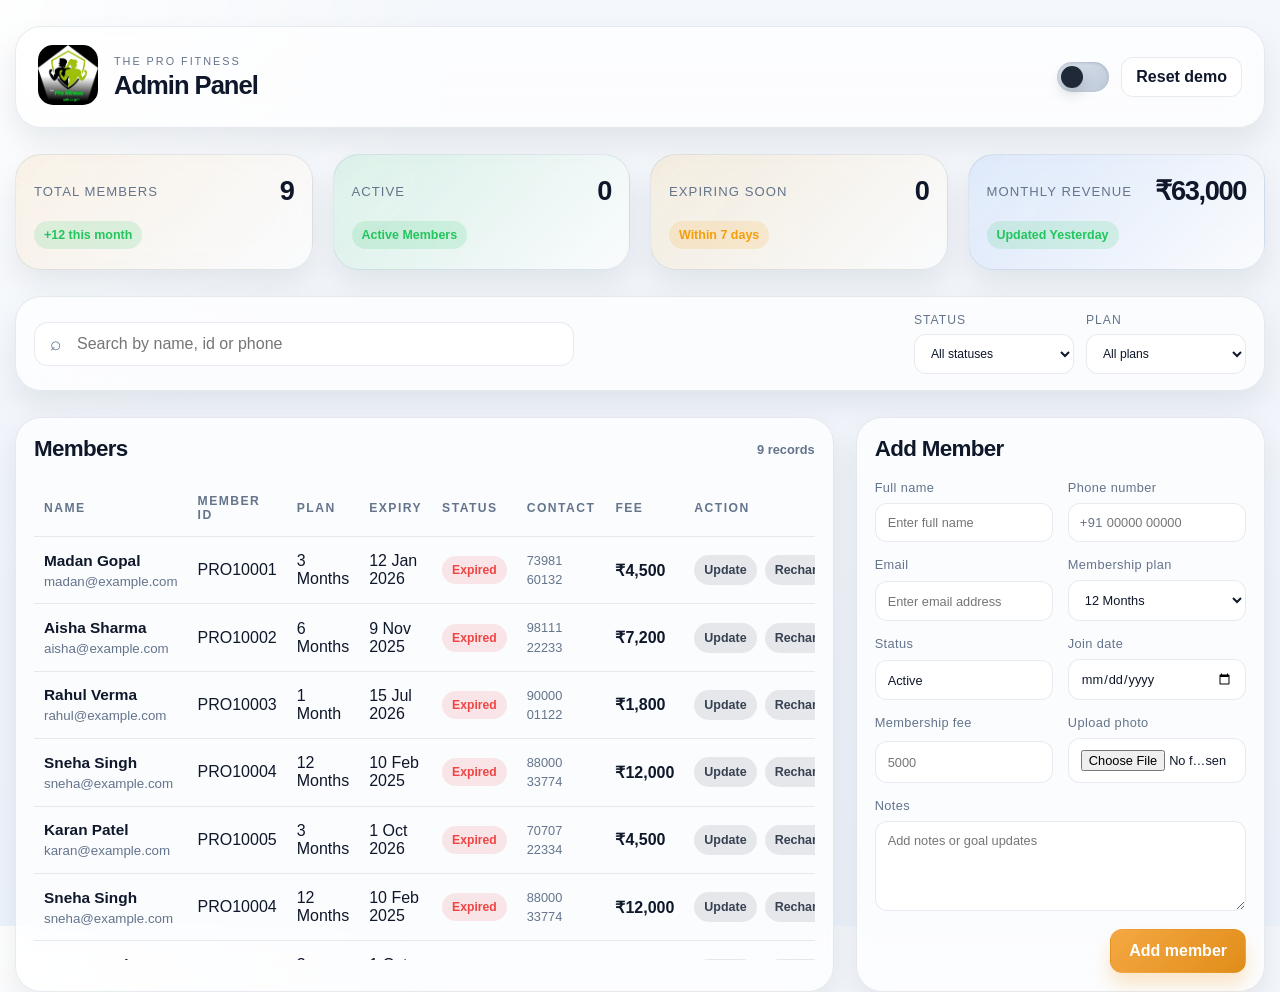
==== admin.html @ 184fa963 "Add files via upload" ====
<!DOCTYPE html>
<html lang="en">
<head>
    <meta charset="UTF-8" />
    <meta name="viewport" content="width=device-width, initial-scale=1.0" />
    <link rel="icon" type="image/png" href="logo.png" />
    <title>Admin Panel | The Pro Fitness</title>
    <link rel="stylesheet" href="admin.css" />
</head>
<body>
    <div class="admin-shell">
        <header class="admin-topbar">
            <div class="brand-wrap">
                <div class="admin-brand-mark"><img src="logo.png" alt="Logo" /></div>
                <div>
                    <p class="eyebrow">The Pro Fitness</p>
                    <h1>Admin Panel</h1>
                </div>
            </div>

            <div class="header-actions">
                <button type="button" class="theme-toggle" id="adminThemeToggle" aria-label="Toggle dashboard theme">
                    <span class="toggle-thumb"></span>
                </button>
                <button type="button" class="ghost-button" id="resetDemoData">Reset demo</button>
            </div>
        </header>

        <section class="stats-grid" aria-label="Membership overview">
            <article class="stat-card accent">
                <div class="stat-meta">
                    <span>Total Members</span>
                    <strong id="totalMembers">0</strong>
                </div>
                <span class="stat-trend positive">+12 this month</span>
            </article>

            <article class="stat-card success">
                <div class="stat-meta">
                    <span>Active</span>
                    <strong id="activeMembers">0</strong>
                </div>
                <span class="stat-trend positive">Active Members</span>
            </article>

            <article class="stat-card warning">
                <div class="stat-meta">
                    <span>Expiring Soon</span>
                    <strong id="expiringSoon">0</strong>
                </div>
                <span class="stat-trend neutral">Within 7 days</span>
            </article>

            <article class="stat-card info">
                <div class="stat-meta">
                    <span>Monthly Revenue</span>
                    <strong id="monthlyRevenue">₹0</strong>
                </div>
                <span class="stat-trend positive">Updated Yesterday</span>
            </article>
        </section>

        <section class="toolbar" aria-label="Member search and filters">
            <div class="search-box">
                <span class="search-icon">⌕</span>
                <input id="memberSearch" type="search" placeholder="Search by name, id or phone" aria-label="Search members" />
            </div>

            <div class="filter-group">
                <label>
                    <span>Status</span>
                    <select id="statusFilter">
                        <option value="all">All statuses</option>
                        <option value="active">Active</option>
                        <option value="expiring">Expiring Soon</option>
                        <option value="expired">Expired</option>
                    </select>
                </label>

                <label>
                    <span>Plan</span>
                    <select id="planFilter">
                        <option value="all">All plans</option>
                        <option value="1 Month">1 Month</option>
                        <option value="3 Months">3 Months</option>
                        <option value="6 Months">6 Months</option>
                        <option value="12 Months">12 Months</option>
                    </select>
                </label>
            </div>
        </section>

        <main class="workspace-grid">
            <section class="table-panel panel">
                <div class="panel-header">
                    <h2>Members</h2>
                    <span class="table-count" id="tableCount">0 records</span>
                </div>

                <div class="table-wrap">
                    <table>
                        <thead>
                            <tr>
                                <th>Name</th>
                                <th>Member ID</th>
                                <th>Plan</th>
                                <th>Expiry</th>
                                <th>Status</th>
                                <th>Contact</th>
                                <th>Fee</th>
                                <th>Action</th>
                            </tr>
                        </thead>
                        <tbody id="memberTableBody"></tbody>
                    </table>
                </div>
            </section>

            <aside class="form-panel panel">
                <div class="panel-header">
                    <h2 id="formTitle">Add Member</h2>
                </div>

                <!-- Add Member Form -->
                <form id="addMemberForm" class="member-form-container">
                    <div class="form-grid">
                        <label class="field">
                            <span>Full name</span>
                            <input name="name" type="text" placeholder="Enter full name" required />
                        </label>

                        <label class="field">
                            <span>Phone number</span>
                            <div class="field-with-prefix">
                                <span class="prefix">+91</span>
                                <input name="phone" type="tel" placeholder="00000 00000" maxlength="10" required />
                            </div>
                        </label>

                        <label class="field">
                            <span>Email</span>
                            <input name="email" type="email" placeholder="Enter email address" required />
                        </label>

                        <label class="field">
                            <span>Membership plan</span>
                            <select name="plan" required>
                                <option value="1 Month">1 Month</option>
                                <option value="3 Months">3 Months</option>
                                <option value="6 Months">6 Months</option>
                                <option value="12 Months" selected>12 Months</option>
                            </select>
                        </label>

                        <label class="field">
                            <span>Status</span>
                            <input type="text" value="Active" disabled />
                            <input type="hidden" name="status" value="active" />
                        </label>

                        <label class="field">
                            <span>Join date</span>
                            <input name="joinDate" type="date" required />
                        </label>

                        <label class="field">
                            <span>Membership fee</span>
                            <input name="fee" type="number" min="0" step="100" placeholder="5000" required />
                        </label>

                        <label class="field">
                            <span>Upload photo</span>
                            <input name="photo" type="file" accept="image/*" />
                        </label>

                        <label class="field field-wide">
                            <span>Notes</span>
                            <textarea name="notes" rows="3" placeholder="Add notes or goal updates"></textarea>
                        </label>
                    </div>

                    <div class="form-actions">
                        <button type="submit" class="primary-button">Add member</button>
                        <button type="button" class="secondary-button" id="cancelAdd" hidden>Cancel</button>
                    </div>
                </form>

                <!-- Edit Member Form -->
                <form id="editMemberForm" class="member-form-container" hidden>
                    <div class="form-grid">
                        <label class="field">
                            <span>Full name</span>
                            <input name="name" type="text" placeholder="Enter full name" required />
                        </label>

                        <label class="field">
                            <span>Phone number</span>
                            <div class="field-with-prefix">
                                <span class="prefix">+91</span>
                                <input name="phone" type="tel" placeholder="00000 00000" maxlength="10" required />
                            </div>
                        </label>

                        <label class="field">
                            <span>Email</span>
                            <input name="email" type="email" placeholder="Enter email address" required />
                        </label>

                        <label class="field">
                            <span>Membership plan</span>
                            <select id="editPlanField" name="plan" required disabled>
                                <option value="1 Month">1 Month</option>
                                <option value="3 Months">3 Months</option>
                                <option value="6 Months">6 Months</option>
                                <option value="12 Months">12 Months</option>
                            </select>
                        </label>

                        <label class="field">
                            <span>Status</span>
                            <select id="editStatusField" name="status" required>
                                <option value="active">Active</option>
                                <option value="expiring">Expiring</option>
                                <option value="expired">Expired</option>
                            </select>
                        </label>

                        <label class="field">
                            <span>Join date</span>
                            <input id="editJoinDateField" name="joinDate" type="date" required disabled />
                        </label>

                        <label class="field">
                            <span>Membership fee</span>
                            <input name="fee" type="number" min="0" step="100" placeholder="5000" required />
                        </label>

                        <label class="field">
                            <span>Upload photo</span>
                            <input name="photo" type="file" accept="image/*" />
                        </label>

                        <label class="field field-wide">
                            <span>Notes</span>
                            <textarea name="notes" rows="3" placeholder="Add notes or goal updates"></textarea>
                        </label>
                    </div>

                    <div class="form-actions">
                        <button type="submit" class="primary-button" id="editSubmitButton">Save changes</button>
                        <button type="button" class="secondary-button" id="cancelEdit">Cancel</button>
                    </div>
                </form>

                <!-- Recharge Member Form -->
                <form id="rechargeMemberForm" class="member-form-container" hidden>
                    <div class="form-grid">
                        <label class="field">
                            <span>Member ID</span>
                            <input id="rechargeMemberId" type="text" readonly />
                        </label>

                        <label class="field">
                            <span>Member Name</span>
                            <input id="rechargeMemberName" type="text" readonly />
                        </label>

                        <label class="field">
                            <span>Current Status</span>
                            <input id="rechargeMemberStatus" type="text" readonly />
                        </label>

                        <label class="field">
                            <span>Current Expiry Date</span>
                            <input id="rechargeCurrentExpiry" type="text" readonly />
                        </label>

                        <label class="field">
                            <span>Add Months</span>
                            <select id="rechargeMonths" name="months" required>
                                <option value="">Select months</option>
                                <option value="1">1 Month</option>
                                <option value="3">3 Months</option>
                                <option value="6">6 Months</option>
                                <option value="12">12 Months</option>
                            </select>
                        </label>

                        <label class="field">
                            <span>Fees</span>
                            <input id="rechargeAdditionalFee" name="additionalFee" type="number" min="0" step="100" required />
                        </label>

                        <label class="field">
                            <span>New Expiry Date</span>
                            <input id="rechargeNewExpiry" type="text" readonly />
                        </label>
                    </div>

                    <div class="form-actions">
                        <button type="submit" class="primary-button" id="rechargeSubmitButton">Process Recharge</button>
                        <button type="button" class="secondary-button" id="cancelRecharge">Cancel</button>
                    </div>
                </form>
            </aside>
        </main>
    </div>

    <script src="admin.js"></script>
</body>
</html>
---- admin.css ----
:root {
    --bg-1: #f4f7fb;
    --bg-2: #edf3fb;
    --panel: rgba(255, 255, 255, 0.7);
    --panel-solid: #ffffff;
    --panel-strong: #f8fafc;
    --primary: #f5a843;
    --primary-deep: #e08d19;
    --primary-soft: rgba(245, 168, 67, 0.14);
    --success: #22c55e;
    --success-soft: rgba(34, 197, 94, 0.14);
    --warning: #f59e0b;
    --warning-soft: rgba(245, 158, 11, 0.14);
    --danger: #ef4444;
    --danger-soft: rgba(239, 68, 68, 0.12);
    --info: #3b82f6;
    --info-soft: rgba(59, 130, 246, 0.12);
    --text: #0f172a;
    --muted: #64748b;
    --line: rgba(148, 163, 184, 0.22);
    --shadow: 0 18px 45px rgba(15, 23, 42, 0.12);
    --soft-shadow: 0 14px 30px rgba(15, 23, 42, 0.08);
}

body.theme-dark {
    --bg-1: #020817;
    --bg-2: #0f172a;
    --panel: rgba(15, 23, 42, 0.78);
    --panel-solid: rgba(15, 23, 42, 0.94);
    --panel-strong: rgba(15, 23, 42, 0.9);
    --primary: #f5a843;
    --primary-deep: #f3a341;
    --primary-soft: rgba(245, 168, 67, 0.12);
    --success: #34d399;
    --success-soft: rgba(52, 211, 153, 0.12);
    --warning: #fbbf24;
    --warning-soft: rgba(251, 191, 36, 0.12);
    --danger: #f87171;
    --danger-soft: rgba(248, 113, 113, 0.12);
    --info: #60a5fa;
    --info-soft: rgba(96, 165, 250, 0.12);
    --text: #e2e8f0;
    --muted: #94a3b8;
    --line: rgba(148, 163, 184, 0.18);
    --shadow: 0 20px 50px rgba(2, 6, 23, 0.5);
    --soft-shadow: 0 12px 25px rgba(2, 6, 23, 0.32);
}

* {
    box-sizing: border-box;
}

html {
    scroll-behavior: smooth;
}

body {
    margin: 0;
    min-height: 100vh;
    font-family: "Segoe UI", Tahoma, Geneva, Verdana, sans-serif;
    background:
        radial-gradient(circle at top left, rgba(255,255,255,0.9) 0%, transparent 28%),
        linear-gradient(180deg, var(--bg-1) 0%, var(--bg-2) 100%);
    color: var(--text);
    transition: background 0.25s ease, color 0.25s ease;
}

button,
input,
select,
textarea {
    font: inherit;
}

button {
    cursor: pointer;
}

.admin-shell {
    width: min(1400px, calc(100% - 30px));
    margin: 26px auto 50px;
}

.admin-topbar,
.panel,
.stat-card,
.toolbar {
    background: var(--panel);
    border: 1px solid var(--line);
    border-radius: 26px;
    box-shadow: var(--soft-shadow);
    backdrop-filter: blur(16px);
    -webkit-backdrop-filter: blur(16px);
}

.admin-topbar {
    display: flex;
    align-items: center;
    justify-content: space-between;
    gap: 16px;
    padding: 18px 22px;
}

.brand-wrap {
    display: flex;
    align-items: center;
    gap: 16px;
}

.admin-brand-mark img{
    width: 60px;
    height: 60px;
    border-radius: 25%;
}

.eyebrow {
    margin: 0 0 4px;
    font-size: 0.68rem;
    letter-spacing: 0.18em;
    text-transform: uppercase;
    color: var(--muted);
}

h1, h2, h3, p {
    margin: 0;
}

h1 {
    font-size: clamp(1.6rem, 2vw, 2.2rem);
    letter-spacing: -0.04em;
}

.header-actions {
    display: flex;
    align-items: center;
    gap: 12px;
}

.theme-toggle {
    position: relative;
    width: 52px;
    height: 30px;
    border: none;
    border-radius: 999px;
    background: linear-gradient(135deg, #dfe7f2, #bcc7d6);
    box-shadow: inset 0 1px 3px rgba(15, 23, 42, 0.18);
    padding: 0;
}

body.theme-dark .theme-toggle {
    background: linear-gradient(135deg, #30425d, #1d2b3d);
}

.toggle-thumb {
    position: absolute;
    top: 4px;
    left: 4px;
    width: 22px;
    height: 22px;
    border-radius: 50%;
    background: #1f2937;
    box-shadow: 0 6px 14px rgba(15, 23, 42, 0.18);
    transition: transform 0.3s ease, background 0.3s ease;
}

body.theme-dark .toggle-thumb {
    transform: translateX(22px);
    background: #dfe7f2;
}

.ghost-button,
.primary-button,
.secondary-button,
.action-btn {
    border-radius: 12px;
    border: 1px solid transparent;
    transition: transform 0.2s ease, opacity 0.2s ease;
}

.ghost-button {
    background: var(--panel-solid);
    border-color: var(--line);
    color: var(--text);
    padding: 10px 14px;
    font-weight: 600;
}

.primary-button {
    background: linear-gradient(135deg, var(--primary), var(--primary-deep));
    color: #fff;
    padding: 12px 18px;
    font-weight: 700;
    box-shadow: 0 12px 18px rgba(245, 168, 67, 0.28);
}

.secondary-button {
    background: transparent;
    color: var(--text);
    border-color: var(--line);
    padding: 12px 18px;
    font-weight: 600;
}

.ghost-button:hover,
.primary-button:hover,
.secondary-button:hover {
    transform: translateY(-1px);
}

.stats-grid {
    display: grid;
    grid-template-columns: repeat(4, minmax(0, 1fr));
    gap: 20px;
    margin-top: 26px;
}

.stat-card {
    padding: 20px 18px;
    position: relative;
    overflow: hidden;
}

.stat-card::before {
    content: "";
    position: absolute;
    inset: 0 auto auto 0;
    width: 116px;
    height: 116px;
    border-radius: 50%;
    background: rgba(255,255,255,0.06);
    transform: translate(-30%, -35%);
}

.stat-card.accent { background: linear-gradient(135deg, rgba(245,168,67,0.12), rgba(255,255,255,0.6)); }
.stat-card.success { background: linear-gradient(135deg, rgba(34,197,94,0.12), rgba(255,255,255,0.6)); }
.stat-card.warning { background: linear-gradient(135deg, rgba(245,158,11,0.12), rgba(255,255,255,0.6)); }
.stat-card.info { background: linear-gradient(135deg, rgba(59,130,246,0.12), rgba(255,255,255,0.6)); }

.stat-meta {
    position: relative;
    z-index: 1;
    display: flex;
    align-items: center;
    justify-content: space-between;
    gap: 12px;
    color: var(--muted);
    font-size: 0.82rem;
    text-transform: uppercase;
    letter-spacing: 0.08em;
}

.stat-meta strong {
    color: var(--text);
    font-size: clamp(1.7rem, 2vw, 2.1rem);
    letter-spacing: -0.05em;
}

.stat-trend {
    position: relative;
    z-index: 1;
    display: inline-flex;
    margin-top: 14px;
    padding: 7px 10px;
    border-radius: 999px;
    font-size: 0.78rem;
    font-weight: 600;
}

.stat-trend.positive {
    background: var(--success-soft);
    color: var(--success);
}

.stat-trend.neutral {
    background: var(--warning-soft);
    color: var(--warning);
}

.toolbar {
    display: flex;
    align-items: center;
    justify-content: space-between;
    gap: 16px;
    margin-top: 26px;
    padding: 16px 18px;
}

.search-box {
    position: relative;
    flex: 1;
    max-width: 540px;
}

.search-box input {
    width: 100%;
    border: 1px solid var(--line);
    border-radius: 14px;
    background: var(--panel-solid);
    color: var(--text);
    padding: 12px 14px 12px 42px;
    outline: none;
}

.search-icon {
    position: absolute;
    top: 50%;
    left: 16px;
    transform: translateY(-50%);
    color: var(--muted);
    font-size: 1.2rem;
}

.filter-group {
    display: flex;
    align-items: center;
    gap: 12px;
    flex-wrap: wrap;
}

.filter-group label {
    display: grid;
    gap: 7px;
    color: var(--muted);
    font-size: 0.76rem;
    letter-spacing: 0.08em;
    text-transform: uppercase;
}

.filter-group select,
.field input,
.field select,
.field textarea {
    min-width: 160px;
    border: 1px solid var(--line);
    border-radius: 12px;
    background: var(--panel-solid);
    color: var(--text);
    padding: 11px 12px;
    outline: none;
}

.workspace-grid {
    display: grid;
    grid-template-columns: minmax(0, 1.8fr) minmax(300px, 0.9fr);
    gap: 22px;
    margin-top: 26px;
    height: calc(100vh - 500px);
}

.panel {
    padding: 18px;
    display: flex;
    flex-direction: column;
    height: 100%;
}

.table-panel {
    display: flex;
    flex-direction: column;
    height: 100%;
}

.panel-header {
    display: flex;
    align-items: center;
    justify-content: space-between;
    gap: 10px;
    margin-bottom: 18px;
    flex-shrink: 0;
}

.panel-header h2 {
    font-size: 1.4rem;
    letter-spacing: -0.03em;
}

.table-count {
    color: var(--muted);
    font-size: 0.8rem;
    font-weight: 600;
}

.table-wrap {
    overflow-x: auto;
    overflow-y: auto;
    max-height: 480px;
    -webkit-overflow-scrolling: touch;
}

/* Scrollbar styling */
.table-wrap::-webkit-scrollbar {
    width: 8px;
    height: 8px;
}

.table-wrap::-webkit-scrollbar-track {
    background: transparent;
}

.table-wrap::-webkit-scrollbar-thumb {
    background: var(--line);
    border-radius: 4px;
}

.table-wrap::-webkit-scrollbar-thumb:hover {
    background: var(--muted);
}

table {
    width: 100%;
    border-collapse: collapse;
    min-width: 720px;
}

th,
td {
    text-align: left;
    padding: 14px 10px;
    border-bottom: 1px solid var(--line);
    vertical-align: middle;
    height: 48px;
}

th {
    font-size: 0.76rem;
    letter-spacing: 0.12em;
    text-transform: uppercase;
    color: var(--muted);
}

tbody tr:hover {
    background: rgba(148, 163, 184, 0.04);
}

.member-name {
    display: grid;
    gap: 4px;
}

.member-name strong {
    font-size: 0.96rem;
}

.member-name small {
    color: var(--muted);
}

.status-badge {
    display: inline-flex;
    align-items: center;
    justify-content: center;
    padding: 7px 10px;
    border-radius: 999px;
    font-size: 0.76rem;
    font-weight: 700;
    text-transform: capitalize;
}

.status-badge.active {
    background: var(--success-soft);
    color: var(--success);
}

.status-badge.expiring{
    background: var(--warning-soft);
    color: var(--warning);
}

.status-badge.expired {
    background: var(--danger-soft);
    color: var(--danger);
}

.contact-cell {
    color: var(--muted);
    font-size: 0.8rem;
    line-height: 1.5;
}

.amount {
    font-weight: 700;
}

.action-group {
    display: flex;
    align-items: center;
    gap: 8px;
}

.action-btn {
    background: #e5e7eb;
    border: none;
    color: #374151;
    padding: 8px 10px;
    font-size: 0.78rem;
    font-weight: 700;
    border-radius: 16px;
    transition: all 0.2s ease;
}

.action-btn:hover {
    background: #d1d5db;
    color: #111827;
    transform: translateY(-1px);
}

body.theme-dark .action-btn {
    background: #9ca3af;
    border: none;
    color: #111827;
}

body.theme-dark .action-btn:hover {
    background: #6b7280;
    color: #ffffff;
}

.action-btn.delete {
    background: var(--danger-soft);
    border-color: transparent;
    color: var(--danger);
}

.form-panel {
    align-self: start;
}

.form-grid {
    display: grid;
    grid-template-columns: repeat(2, minmax(0, 1fr));
    gap: 15px;
}

.field {
    display: grid;
    gap: 8px;
    color: var(--muted);
    font-size: 0.8rem;
    letter-spacing: 0.03em;
}

.field-with-prefix {
    position: relative;
    display: flex;
    align-items: center;
}

.field-with-prefix .prefix {
    position: absolute;
    left: 12px;
    pointer-events: none;
    color: var(--muted);
    font-weight: 500;
}

.field-with-prefix input {
    padding-left: 38px;
}

.field-wide {
    grid-column: 1 / -1;
}

.field input,
.field select,
.field textarea {
    width: 100%;
}

.field textarea {
    resize: vertical;
    min-height: 90px;
}

.form-actions {
    display: flex;
    justify-content: flex-end;
    gap: 10px;
    margin-top: 18px;
}

.empty-state {
    text-align: center;
    color: var(--muted);
    padding: 28px 16px;
}

@media (max-width: 980px) {
    .stats-grid {
        grid-template-columns: repeat(2, minmax(0, 1fr));
    }

    .workspace-grid {
        grid-template-columns: 1fr;
    }
}

@media (max-width: 680px) {
    .admin-shell {
        width: min(100%, calc(100% - 16px));
        margin: 16px 8px 50px;
    }

    .admin-topbar {
        flex-direction: column;
        align-items: stretch;
        gap: 12px;
        padding: 16px 14px;
    }

    .admin-topbar h1 {
        font-size: 1.4rem;
    }

    .brand-wrap {
        gap: 12px;
    }

    .admin-brand-mark img {
        width: 50px;
        height: 50px;
    }

    .header-actions {
        justify-content: space-between;
        gap: 10px;
    }

    .stats-grid {
        grid-template-columns: 1fr;
        gap: 14px;
        margin-top: 16px;
    }

    .stat-card {
        padding: 16px 14px;
    }

    .toolbar {
        flex-direction: column;
        align-items: stretch;
        gap: 12px;
        padding: 12px 14px;
        margin-top: 16px;
    }

    .search-box {
        max-width: 100%;
    }

    .filter-group {
        width: 100%;
        flex-direction: column;
        gap: 10px;
    }

    .filter-group label {
        width: 100%;
    }

    .filter-group select {
        width: 100%;
    }

    .workspace-grid {
        grid-template-columns: 1fr;
        gap: 16px;
        margin-top: 16px;
        height: auto;
    }

    .panel {
        padding: 14px;
    }

    .panel-header {
        margin-bottom: 12px;
        gap: 8px;
    }

    .panel-header h2 {
        font-size: 1.1rem;
    }

    .table-count {
        font-size: 0.75rem;
    }

    .table-wrap {
        max-height: none;
        overflow-x: auto;
        overflow-y: visible;
        -webkit-overflow-scrolling: touch;
        touch-action: pan-x;
    }

    table {
        width: 100%;
        min-width: 640px;
    }

    th, td {
        padding: 10px 8px;
        height: auto;
        font-size: 0.75rem;
    }

    .member-name strong {
        font-size: 0.85rem;
    }

    .member-name small {
        font-size: 0.7rem;
    }

    .action-btn {
        padding: 6px 8px;
        font-size: 0.7rem;
    }

    .form-grid {
        grid-template-columns: 1fr;
        gap: 12px;
    }

    .field input,
    .field select,
    .field textarea {
        min-width: 100%;
    }

    .filter-group select {
        min-width: auto;
    }

    .primary-button,
    .secondary-button {
        padding: 10px 14px;
        font-size: 0.85rem;
    }

    .member-form-container {
        gap: 12px;
    }

    h1, h2 {
        letter-spacing: normal;
    }

    .eyebrow {
        font-size: 0.6rem;
    }
}
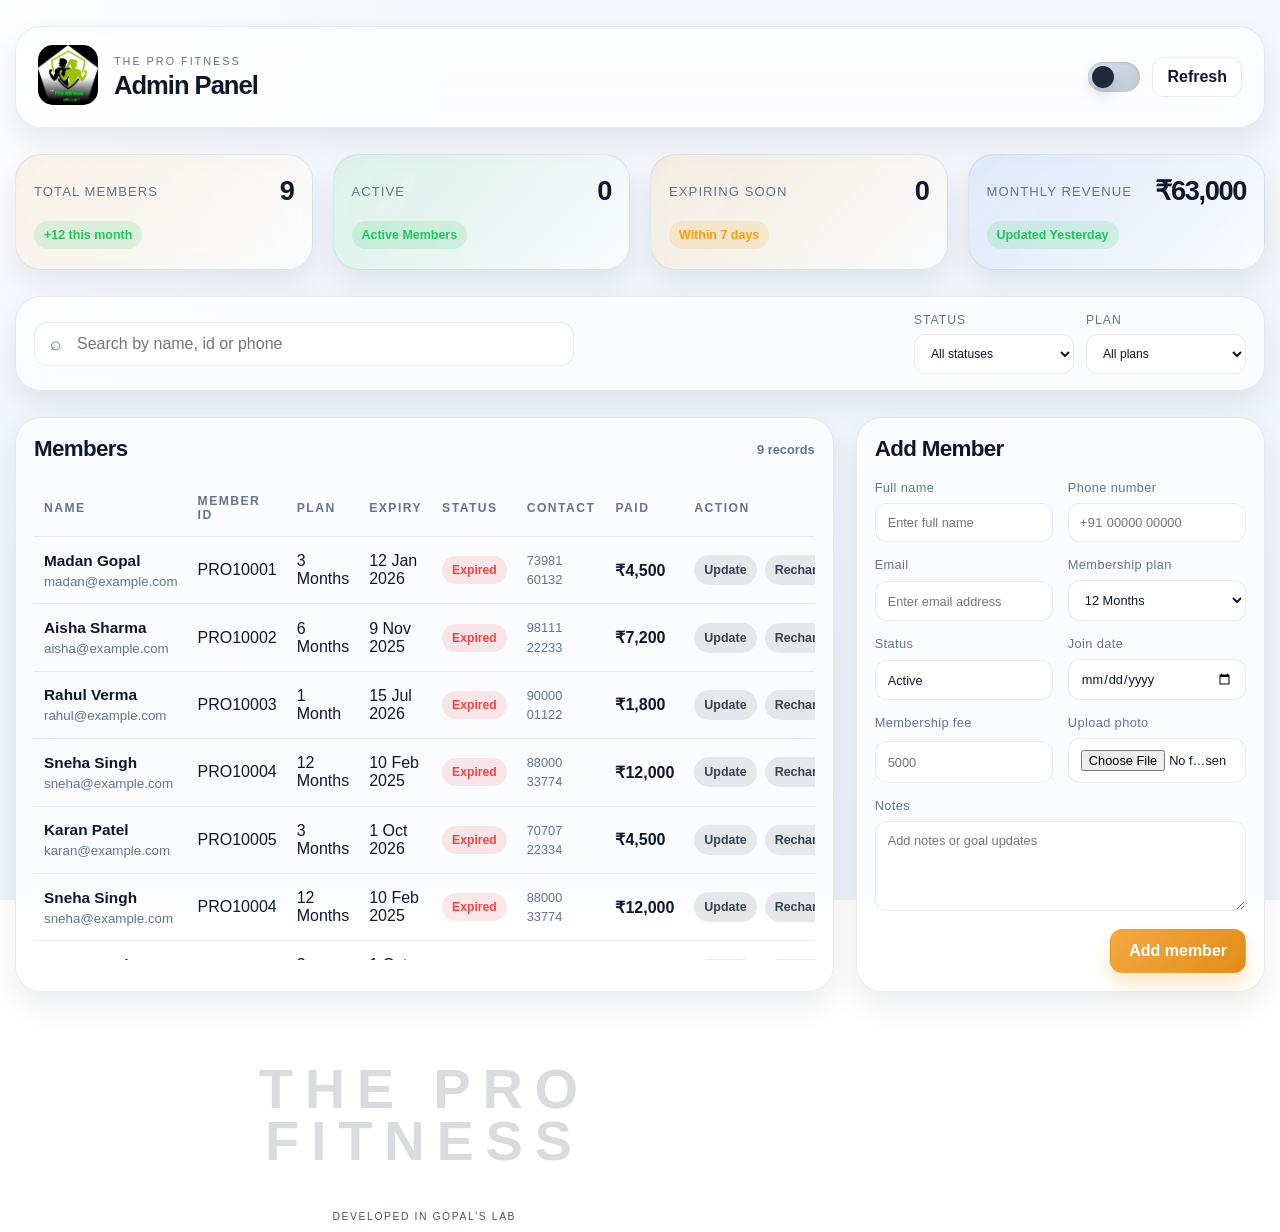
==== commit acc62baa: "Update admin.html" ====
--- a/admin.html
+++ b/admin.html
@@ -22,7 +22,7 @@
                 <button type="button" class="theme-toggle" id="adminThemeToggle" aria-label="Toggle dashboard theme">
                     <span class="toggle-thumb"></span>
                 </button>
-                <button type="button" class="ghost-button" id="resetDemoData">Reset demo</button>
+                <button type="button" class="ghost-button" id="resetDemoData">Refresh</button>
             </div>
         </header>
 
@@ -92,7 +92,7 @@
 
         <main class="workspace-grid">
             <section class="table-panel panel">
-                <div class="panel-header">
+                <div class="panel-header">                                   
                     <h2>Members</h2>
                     <span class="table-count" id="tableCount">0 records</span>
                 </div>
@@ -107,7 +107,7 @@
                                 <th>Expiry</th>
                                 <th>Status</th>
                                 <th>Contact</th>
-                                <th>Fee</th>
+                                <th>Paid</th>
                                 <th>Action</th>
                             </tr>
                         </thead>
@@ -303,6 +303,13 @@
                     </div>
                 </form>
             </aside>
+            <div class="developer">
+            <div class="brand-footer" aria-label="The Pro Fitness brand footer">
+            <span>THE PRO</span>
+            <span>FITNESS</span>
+        </div>
+        <div class="brand-credit">Developed in Gopal's Lab</div>
+            </div>
         </main>
     </div>
 
--- a/admin.css
+++ b/admin.css
@@ -23,27 +23,27 @@
 }
 
 body.theme-dark {
-    --bg-1: #020817;
-    --bg-2: #0f172a;
-    --panel: rgba(15, 23, 42, 0.78);
-    --panel-solid: rgba(15, 23, 42, 0.94);
-    --panel-strong: rgba(15, 23, 42, 0.9);
-    --primary: #f5a843;
-    --primary-deep: #f3a341;
-    --primary-soft: rgba(245, 168, 67, 0.12);
-    --success: #34d399;
-    --success-soft: rgba(52, 211, 153, 0.12);
-    --warning: #fbbf24;
-    --warning-soft: rgba(251, 191, 36, 0.12);
+    --bg-1: #000000;
+    --bg-2: #111111;
+    --panel: rgba(12, 18, 24, 0.64);
+    --panel-solid: rgba(17, 24, 31, 0.78);
+    --panel-strong: rgba(21, 21, 21, 0.7);
+    --primary: #f9a33b;
+    --primary-deep: #e88b17;
+    --primary-soft: rgba(249, 163, 59, 0.12);
+    --success: #2ec27e;
+    --success-soft: rgba(46, 194, 126, 0.12);
+    --warning: #f9a33b;
+    --warning-soft: rgba(249, 163, 59, 0.12);
     --danger: #f87171;
     --danger-soft: rgba(248, 113, 113, 0.12);
     --info: #60a5fa;
     --info-soft: rgba(96, 165, 250, 0.12);
-    --text: #e2e8f0;
-    --muted: #94a3b8;
-    --line: rgba(148, 163, 184, 0.18);
-    --shadow: 0 20px 50px rgba(2, 6, 23, 0.5);
-    --soft-shadow: 0 12px 25px rgba(2, 6, 23, 0.32);
+    --text: #ffffff;
+    --muted: #ffffff;
+    --line: rgba(255, 255, 255, 0.08);
+    --shadow: 0 18px 40px rgba(2, 8, 12, 0.46);
+    --soft-shadow: 0 12px 30px rgba(2, 8, 12, 0.32);
 }
 
 * {
@@ -61,6 +61,9 @@
     background:
         radial-gradient(circle at top left, rgba(255,255,255,0.9) 0%, transparent 28%),
         linear-gradient(180deg, var(--bg-1) 0%, var(--bg-2) 100%);
+    background-repeat: no-repeat;
+    background-size: 100%, 100%;
+    background-attachment: fixed;
     color: var(--text);
     transition: background 0.25s ease, color 0.25s ease;
 }
@@ -585,6 +588,42 @@
     padding: 28px 16px;
 }
 
+.brand-footer {
+    display: flex;
+    flex-direction: column;
+    align-items: center;
+    justify-content: center;
+    gap: 3px;
+    margin-top: clamp(100px, 12vw, 160px);
+    width: 100%;
+    color: var(--text);
+    font-size: 350%;
+    font-weight: 900;
+    letter-spacing: 0.21em;
+    line-height: 0.88;
+    text-transform: uppercase;
+    opacity: 0.15;
+    text-align: center;
+    white-space: nowrap;
+    margin-top: 50px;
+}
+
+.brand-credit {
+    margin-top: 35px;
+    text-align: center;
+    color: #4b5563;
+    font-size: 0.65rem;
+    letter-spacing: 0.15em;
+    text-transform: uppercase;
+    padding-top: 10px;
+    padding-bottom: 10px;
+}
+
+body.theme-dark .brand-credit {
+    color: #d1d5db;
+}
+
+
 @media (max-width: 980px) {
     .stats-grid {
         grid-template-columns: repeat(2, minmax(0, 1fr));
@@ -592,6 +631,13 @@
 
     .workspace-grid {
         grid-template-columns: 1fr;
+    }
+}
+
+@media (max-width: 870px) {
+    .table-panel {
+        width: 100%;
+        min-width: 0;
     }
 }
 
@@ -669,6 +715,11 @@
         height: auto;
     }
 
+    .table-panel {
+        width: 100%;
+        min-width: 0;
+    }
+
     .panel {
         padding: 14px;
     }
@@ -687,11 +738,11 @@
     }
 
     .table-wrap {
-        max-height: none;
+        max-height: 430px;
         overflow-x: auto;
-        overflow-y: visible;
+        overflow-y: auto;
         -webkit-overflow-scrolling: touch;
-        touch-action: pan-x;
+        touch-action: pan-x pan-y;
     }
 
     table {
